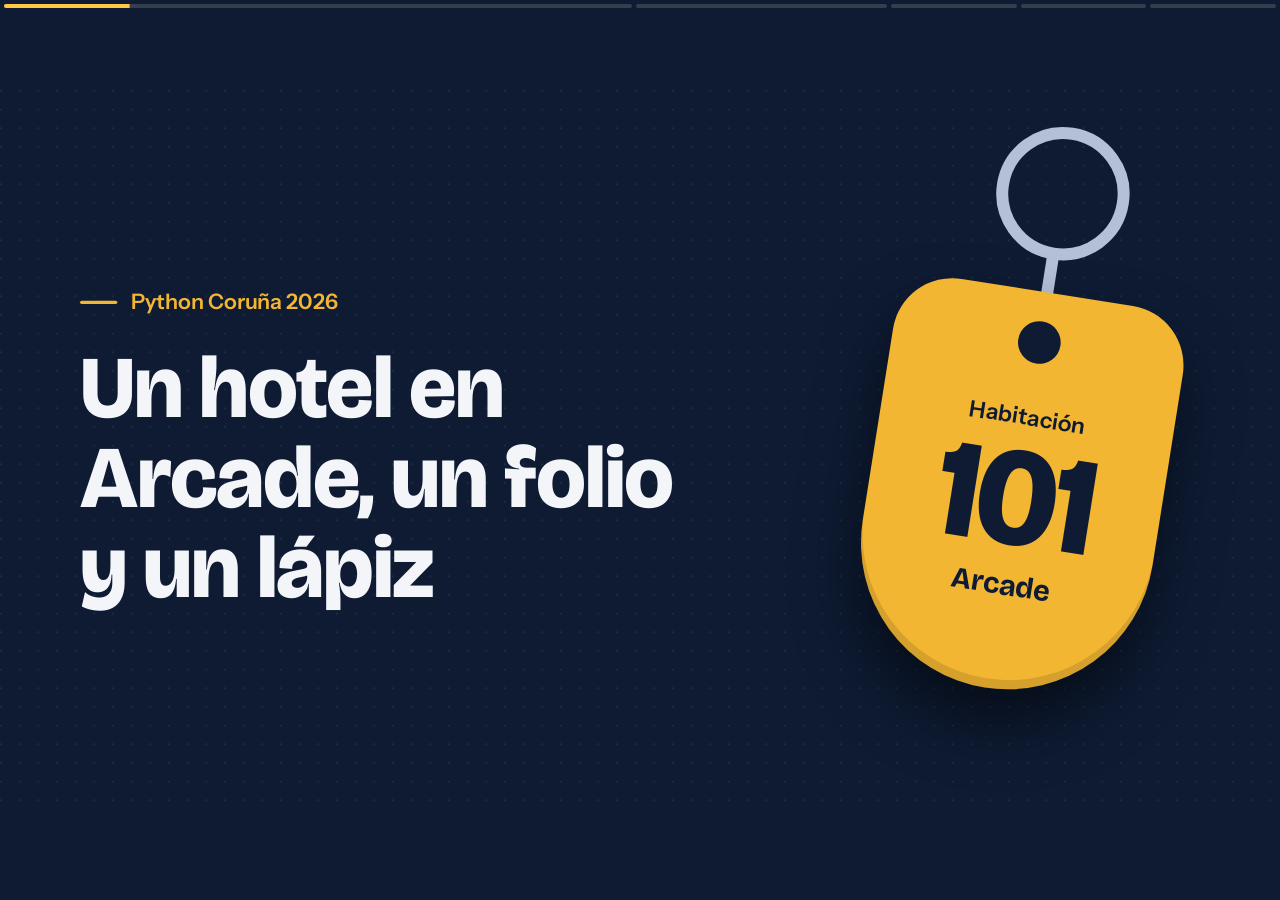
==== lucas/index.html @ 6487e8aa "Presentación de Lucas para Python Coruña 2026 Diapositivas en un solo HTML con lienzo fijo 16:9: el " ====
<!DOCTYPE html>
<html lang="es">
<head>
<meta charset="UTF-8">
<meta name="viewport" content="width=device-width, initial-scale=1.0">
<title>Del folio a una sola fuente de verdad</title>

<!-- Tipografías: Bricolage Grotesque (títulos), Instrument Sans (texto), Caveat (letra a mano del folio) -->
<link rel="preconnect" href="https://fonts.googleapis.com">
<link rel="preconnect" href="https://fonts.gstatic.com" crossorigin>
<link href="https://fonts.googleapis.com/css2?family=Bricolage+Grotesque:opsz,wght@12..96,500;12..96,700;12..96,800&family=Caveat:wght@500;700&family=Instrument+Sans:wght@400;500;600&display=swap" rel="stylesheet">

<style>
/* ===========================================
   TEMA
   Tinta azul marino para el problema, latón de recepción para la acción,
   blanco de folio para la solución. Cambia las variables para cambiar todo.
   =========================================== */
:root {
  --tinta: #0E1B33;
  --tinta-2: #17294B;
  --tinta-3: #22386300;
  --linea: rgba(255, 255, 255, 0.16);
  --linea-fuerte: rgba(255, 255, 255, 0.34);
  --folio: #F3F5F9;
  --folio-2: #FFFFFF;
  --texto: #F3F5F9;
  --texto-2: #B4C0D8;
  --texto-oscuro: #0E1B33;
  --texto-oscuro-2: #4A5878;
  --laton: #F2B632;
  --laton-fuerte: #FFC845;
  --boli: #7FA2FF;
  --boli-oscuro: #2B4FD0;
  --rojo: #FF6B5B;
  --rojo-oscuro: #B3261E;
  --verde: #1C8A5B;
  --menta: #CDEFDD;
  --menta-borde: #8FD0AE;

  --f-titulo: "Bricolage Grotesque", "Segoe UI", system-ui, sans-serif;
  --f-texto: "Instrument Sans", "Segoe UI", system-ui, sans-serif;
  --f-mano: "Caveat", "Segoe Print", "Bradley Hand", cursive;

  --ease: cubic-bezier(0.16, 1, 0.3, 1);
  --stage-bg: var(--tinta);
  --slide-bg: var(--tinta);
}
* { margin: 0; padding: 0; box-sizing: border-box; }

/* ===========================================
   BASE DEL LIENZO FIJO 16:9 (viewport-base.css de la skill)
   =========================================== */
html, body { width: 100%; height: 100%; margin: 0; overflow: hidden; background: var(--stage-bg, #000); }
.deck-viewport { position: fixed; inset: 0; overflow: hidden; background: var(--stage-bg, #000); }
.deck-stage { position: absolute; left: 0; top: 0; width: 1920px; height: 1080px; overflow: hidden; transform-origin: 0 0; background: var(--slide-bg, #fff); }
.slide { position: absolute; inset: 0; width: 1920px; height: 1080px; overflow: hidden; display: block; visibility: hidden; opacity: 0; pointer-events: none; background: var(--slide-bg, #fff); }
.slide.active, .slide.visible { visibility: visible; opacity: 1; pointer-events: auto; z-index: 1; }
img, video, canvas, svg { max-width: 100%; max-height: 100%; }
@media print {
  html, body { width: 1920px; height: auto; overflow: visible; background: #fff; }
  .deck-viewport { position: static; overflow: visible; background: #fff; }
  .deck-stage { position: static; width: auto; height: auto; transform: none !important; background: none; }
  .slide { position: relative; display: block !important; visibility: visible !important; opacity: 1 !important; pointer-events: auto !important; width: 1920px; height: 1080px; break-after: page; page-break-after: always; }
  .slide:last-child { break-after: auto; page-break-after: auto; }
  .progreso, .edit-hotzone, .edit-toggle { display: none !important; }
}
@media (prefers-reduced-motion: reduce) {
  *, *::before, *::after { animation-duration: 0.01ms !important; transition-duration: 0.2s !important; }
}

/* ===========================================
   TIPOGRAFÍA Y PIEZAS COMUNES (medidas del lienzo 1920x1080)
   =========================================== */
.slide { color: var(--texto); font-family: var(--f-texto); font-size: 34px; line-height: 1.4; padding: 96px 120px; display: flex; flex-direction: column; justify-content: center; gap: 44px; }
.slide::before { content: ""; position: absolute; inset: 0; background: radial-gradient(circle at 1px 1px, rgba(255,255,255,0.07) 1.5px, transparent 2px) 0 0 / 28px 28px; pointer-events: none; }
.slide > * { position: relative; }
h1, h2, h3 { font-family: var(--f-titulo); font-weight: 800; letter-spacing: -0.012em; line-height: 1.02; }
h1 { font-size: 132px; }
h2 { font-size: 92px; max-width: 1680px; }
h3 { font-size: 44px; line-height: 1.1; letter-spacing: -0.015em; font-weight: 700; }
.sub { font-size: 40px; color: var(--texto-2); max-width: 1200px; }
.etiqueta { display: inline-flex; align-items: center; gap: 20px; align-self: flex-start; font-size: 32px; font-weight: 600; }
.etiqueta::before { content: ""; width: 56px; height: 5px; border-radius: 3px; background: currentColor; }
.etiqueta i { display: none; }
.e-laton { color: var(--laton); }
.e-rojo { color: var(--rojo); }
.e-boli { color: var(--boli); }
.e-claro { color: var(--texto-2); }
.e-verde { color: var(--menta); }
.cabecera { display: flex; flex-direction: column; gap: 26px; align-items: flex-start; }
.foto { margin: 0; border-radius: 28px; overflow: hidden; box-shadow: 0 40px 80px rgba(0,0,0,0.45); border: 2px solid var(--linea-fuerte); }
.foto img { display: block; width: 100%; height: 100%; object-fit: cover; }
.tarjeta { background: var(--tinta-2); border: 2px solid var(--linea); border-radius: 24px; padding: 36px 40px; display: flex; flex-direction: column; gap: 10px; }
.tarjeta b { font-family: var(--f-titulo); font-size: 48px; line-height: 1.1; }
.tarjeta span { color: var(--texto-2); font-size: 32px; }

/* ===========================================
   TRANSICIÓN: fundido cruzado con un deslizamiento corto en la dirección del avance,
   y el contenido de la diapositiva nueva entra escalonado
   =========================================== */
.slide { transition: opacity 0.7s cubic-bezier(0.4, 0, 0.2, 1), transform 0.9s cubic-bezier(0.16, 1, 0.3, 1), visibility 0s linear 0.7s; }
.slide.active { transition: opacity 0.7s cubic-bezier(0.4, 0, 0.2, 1), transform 0.9s cubic-bezier(0.16, 1, 0.3, 1), visibility 0s; }
.reveal { opacity: 0; transform: translateY(22px); transition: opacity 0.9s var(--ease), transform 1.1s var(--ease); transition-delay: 0s; }
.slide.visible .reveal { opacity: 1; transform: none; transition-delay: calc(0.18s + var(--i, 0) * 0.07s); }

/* ===========================================
   1. PORTADA
   =========================================== */
.s-portada { flex-direction: row; align-items: center; gap: 100px; }
.s-portada .cuerpo { flex: 1.3; display: flex; flex-direction: column; gap: 40px; align-items: flex-start; }
.s-portada h1 { max-width: 920px; }
.s-portada .lado { flex: 0.7; display: grid; place-items: center; }
.llave { position: relative; transform: rotate(9deg); margin-top: 120px; }
.aro { position: absolute; left: 50%; top: -250px; width: 200px; height: 200px; margin-left: -100px; border-radius: 50%; border: 18px solid var(--texto-2); }
.cadena { position: absolute; left: 50%; top: -66px; width: 18px; height: 110px; margin-left: -9px; background: var(--texto-2); border-radius: 9px; }
.chapa { position: relative; width: 440px; height: 600px; background: var(--laton); color: var(--tinta); border-radius: 90px 90px 220px 220px; display: flex; flex-direction: column; align-items: center; justify-content: center; box-shadow: 0 50px 90px rgba(0,0,0,0.5), inset 0 -14px 0 rgba(0,0,0,0.12); }
.chapa::before { content: ""; position: absolute; top: 44px; left: 50%; width: 64px; height: 64px; margin-left: -32px; border-radius: 50%; background: var(--tinta); }
.chapa small { font-size: 34px; font-weight: 600; margin-top: 40px; }
.chapa b { font-family: var(--f-titulo); font-weight: 800; font-size: 210px; line-height: 0.95; letter-spacing: -0.03em; }
.chapa span { font-family: var(--f-titulo); font-weight: 700; font-size: 44px; }

/* ===========================================
   2. EL HOTEL
   =========================================== */
.s-hotel { flex-direction: row; align-items: center; gap: 90px; }
.s-hotel .foto { flex: 1.25; height: 760px; }
.s-hotel .texto { flex: 1; display: flex; flex-direction: column; gap: 36px; align-items: flex-start; }
.libro { list-style: none; width: 100%; }
.libro li { font-size: 38px; padding: 26px 0; border-bottom: 2px dashed var(--linea-fuerte); display: flex; gap: 24px; align-items: baseline; }
.libro li::before { content: ""; flex: none; width: 16px; height: 16px; background: var(--laton); border-radius: 4px; transform: translateY(-4px); }

/* ===========================================
   3. EL FOLIO (la escena cómica)
   =========================================== */
.s-folio { gap: 36px; }
.escena { display: grid; grid-template-columns: 1.35fr 1fr; gap: 60px; align-items: center; }
.mesa { position: relative; border-radius: 28px; overflow: hidden; border: 2px solid var(--linea-fuerte); aspect-ratio: 597 / 335; box-shadow: 0 40px 80px rgba(0,0,0,0.45); }
.mesa > img { width: 100%; height: 100%; object-fit: cover; display: block; }
.folio { position: absolute; left: 27%; top: 9%; width: 40%; height: 82%; transform: rotate(-11deg); transform-origin: 0 0; font-family: var(--f-mano); font-weight: 700; font-size: 30px; line-height: 1.05; color: var(--boli-oscuro); padding: 3% 3.5%; overflow: hidden; }
.folio-tit { font-family: var(--f-texto); font-weight: 600; font-size: 20px; color: var(--texto-oscuro); text-align: center; border-bottom: 2px solid var(--texto-oscuro-2); padding-bottom: 8px; margin-bottom: 14px; letter-spacing: 0.04em; }
.folio ul { list-style: none; display: flex; flex-direction: column; gap: 6px; }
.folio li { display: flex; flex-wrap: wrap; gap: 14px; align-items: baseline; border-bottom: 2px dashed rgba(14,27,51,0.22); }
.folio li span:first-child { font-family: var(--f-texto); font-weight: 600; font-size: 22px; color: var(--texto-oscuro); }
.folio s { color: var(--texto-oscuro-2); text-decoration-color: var(--rojo-oscuro); text-decoration-thickness: 3px; }
.folio .rojo { color: var(--rojo-oscuro); display: inline-block; transform: rotate(-3deg); }
.mancha { position: absolute; right: 8%; bottom: 12%; width: 18%; aspect-ratio: 1; border-radius: 50%; border: 6px solid rgba(179,120,40,0.45); background: rgba(179,120,40,0.18); }
.sello { position: absolute; left: 4%; bottom: 2%; font-family: var(--f-texto); font-weight: 500; font-size: 20px; color: var(--texto-oscuro-2); border: 2px solid var(--texto-oscuro-2); padding: 2px 12px; border-radius: 8px; }
.nota { position: absolute; background: var(--laton); color: var(--tinta); border-radius: 12px; padding: 12px 18px; font-family: var(--f-mano); font-weight: 700; font-size: 34px; line-height: 1.05; box-shadow: 0 10px 24px rgba(0,0,0,0.35); max-width: 34%; }
.nota-1 { left: 2%; bottom: 6%; transform: rotate(-4deg); }
.nota-2 { right: 2%; top: 6%; transform: rotate(3deg); }
.comentarios { display: flex; flex-direction: column; gap: 22px; }
.comentarios .tarjeta { box-shadow: inset 8px 0 0 var(--laton); padding-left: 48px; }
.comentarios .tarjeta b { font-size: 40px; }

/* ===========================================
   4. RIESGO: varias reservas, una habitación
   =========================================== */
.s-fuentes { gap: 40px; }
.s-fuentes h2 { font-size: 84px; }
.choques { display: flex; gap: 20px 34px; flex-wrap: wrap; }
.aviso { display: flex; align-items: center; gap: 16px; font-size: 34px; font-weight: 600; color: var(--rojo); }
.aviso::before { content: ""; width: 18px; height: 18px; border-radius: 4px; background: currentColor; }
.aviso.amar { color: var(--laton); }

.colision { display: grid; grid-template-columns: 1fr 240px 560px; align-items: center; }
.entradas { display: flex; flex-direction: column; gap: 30px; height: 480px; }
.ticket { flex: 1; display: flex; flex-direction: column; justify-content: center; gap: 6px; padding: 0 40px; background: var(--tinta-2); border: 2px solid var(--linea); border-left: 4px dashed var(--boli); border-radius: 22px; }
.ticket small { font-size: 26px; color: var(--texto-2); font-weight: 500; }
.ticket b { font-family: var(--f-titulo); font-size: 44px; line-height: 1.1; }
.converge { width: 240px; height: 480px; overflow: visible; }
.converge path { fill: none; stroke: var(--rojo); stroke-width: 4; stroke-dasharray: 4 12; stroke-linecap: round; }
.converge marker path { fill: var(--rojo); stroke: none; }
.slide.visible .converge path { animation: marcha 1.2s linear infinite; }
.hab { height: 480px; border-radius: 40px; border: 4px solid var(--rojo); background: rgba(255,107,91,0.08); display: flex; flex-direction: column; align-items: center; justify-content: center; gap: 4px; }
.hab small { font-size: 34px; font-weight: 600; color: var(--texto-2); }
.hab b { font-family: var(--f-titulo); font-weight: 800; font-size: 220px; line-height: 0.95; letter-spacing: -0.03em; }
.hab span { margin-top: 18px; font-size: 36px; font-weight: 600; color: var(--rojo); }
/* ===========================================
   5. OFIHOTEL Y PROBLEMAS
   =========================================== */
.dos { display: grid; grid-template-columns: 1fr 1.2fr; gap: 48px; align-items: stretch; }
.panel { background: var(--tinta-2); border: 2px solid var(--linea); border-radius: 28px; padding: 52px; display: flex; flex-direction: column; gap: 24px; align-items: flex-start; }
.panel p { font-size: 38px; color: var(--texto-2); }
.panel-laton { background: var(--laton); color: var(--tinta); border-color: var(--laton); }
.panel-laton h3 { font-size: 64px; }
.panel-laton p { color: var(--tinta); font-weight: 500; }
.problemas { list-style: none; display: flex; flex-direction: column; gap: 22px; width: 100%; }
.problemas li { display: flex; gap: 28px; align-items: flex-start; background: var(--tinta); border: 2px solid var(--linea); border-radius: 20px; padding: 28px 32px; }
.problemas small { display: block; color: var(--texto-2); font-size: 30px; margin-top: 6px; }
.problemas b { font-family: var(--f-titulo); font-size: 42px; line-height: 1.1; }
.num { flex: none; width: 64px; height: 64px; border-radius: 50%; background: var(--rojo); color: var(--tinta); display: grid; place-items: center; font-family: var(--f-titulo); font-weight: 800; font-size: 38px; }

/* ===========================================
   6 y 7. ESQUEMAS SVG
   =========================================== */
.s-esquema { gap: 26px; padding-top: 56px; padding-bottom: 56px; }
.s-esquema h2 { font-size: 76px; max-width: 1700px; }
.s-esquema .sub { font-size: 36px; }
.esquema { width: 100%; }
.esquema svg { display: block; width: 100%; height: auto; overflow: visible; font-family: var(--f-texto); }
.esquema .caja { fill: rgba(255,255,255,0.04); stroke: var(--linea-fuerte); stroke-width: 1.5; }
.esquema .rotulo { fill: var(--texto-2); font-size: 18px; }
.esquema .nd rect { fill: var(--tinta-2); stroke: var(--linea-fuerte); stroke-width: 1.5; }
.esquema .nd text { fill: var(--texto); font-size: 22px; font-weight: 600; text-anchor: middle; }
.esquema .nd text.gr { font-family: var(--f-titulo); font-size: 34px; font-weight: 800; }
.esquema .nd text.t2 { font-size: 23px; font-weight: 600; }
.esquema .nd text.peq { font-size: 17px; font-weight: 400; fill: var(--texto-2); }
.esquema .nd-azul rect { fill: rgba(127,162,255,0.16); stroke: var(--boli); }
.esquema .nd-azul text { fill: var(--boli); }
.esquema .nd-aviso rect { fill: rgba(242,182,50,0.16); stroke: var(--laton); }
.esquema .nd-aviso text, .esquema .nd-aviso text.peq { fill: var(--laton); }
.esquema .nd-fuerte rect { fill: var(--laton); stroke: var(--laton); }
.esquema .nd-fuerte text, .esquema .nd-fuerte text.claro { fill: var(--tinta); }
.esquema .ico { fill: none; stroke: var(--laton); stroke-width: 2; stroke-linecap: round; }
.esquema .lin { fill: none; stroke: var(--texto-2); stroke-width: 3.5; stroke-linecap: round; }
.esquema .lin-azul { stroke: var(--boli); }
.esquema .lin-rojo { stroke: var(--rojo); }
.esquema .disc { stroke-dasharray: 3 12; }
.esquema .div { stroke: var(--linea-fuerte); stroke-width: 1.5; stroke-dasharray: 2 8; stroke-linecap: round; }
.esquema .p-azul { fill: var(--boli); }
.esquema .p-rojo { fill: var(--rojo); }
.esquema .eti { fill: var(--boli); font-size: 20px; font-weight: 600; }
.esquema .eti-rojo { fill: var(--rojo); }
.esquema .aviso-mid circle { fill: var(--tinta); stroke: var(--rojo); stroke-width: 2.5; }
.esquema .aviso-mid text { fill: var(--rojo); font-size: 26px; font-weight: 700; text-anchor: middle; }
.slide.visible .esquema .disc { animation: marcha 1.2s linear infinite; }
@keyframes marcha { to { stroke-dashoffset: -15; } }
#s7 .esquema { width: 1500px; align-self: flex-start; }

/* ===========================================
   8. DEMO
   =========================================== */
.s-demo { align-items: center; text-align: center; justify-content: center; }
.s-demo .demo { font-size: 480px; line-height: 0.9; letter-spacing: 0.02em; font-weight: 800; }
.s-demo .sub { color: var(--tinta); font-weight: 500; }

/* ===========================================
   9. QUÉ GANAMOS (fondo blanco de folio)
   =========================================== */
.s-ganamos { gap: 28px; padding-top: 56px; padding-bottom: 56px; }
.s-ganamos h2 { font-size: 76px; }
.ganancias { display: grid; grid-template-columns: repeat(3, 1fr); gap: 32px; }
.ganancias .tarjeta { background: var(--menta); border-color: var(--menta-borde); padding: 28px 44px 32px; gap: 6px; }
.ganancias .gran { font-family: var(--f-titulo); font-weight: 800; font-size: 200px; line-height: 0.82; letter-spacing: -0.05em; color: var(--verde); }
.ganancias .tarjeta span { color: var(--texto-oscuro); font-family: var(--f-titulo); font-weight: 700; font-size: 44px; line-height: 1.05; }
.caso { display: grid; grid-template-columns: 1fr 1.2fr; gap: 48px; align-items: center; background: var(--tinta-2); border: 2px solid var(--linea); color: var(--texto); border-radius: 28px; padding: 32px 48px; }
.caso h3 { font-size: 44px; margin: 12px 0; }
.caso p { color: var(--texto-2); font-size: 28px; }
.caso-ab { display: grid; grid-template-columns: 1fr 1fr; gap: 24px; }
.caso-ab > div { border-radius: 20px; padding: 22px 28px; display: flex; flex-direction: column; gap: 8px; background: var(--tinta); border: 2px solid var(--linea); }
.caso-ab .ahora { background: var(--menta); border-color: var(--menta-borde); color: var(--texto-oscuro); }
.caso-ab small { font-size: 26px; font-weight: 600; color: var(--texto-2); }
.caso-ab .ahora small { color: var(--verde); }
.caso-ab b { font-family: var(--f-titulo); font-size: 32px; line-height: 1.12; font-weight: 700; }

/* ===========================================
   10. CIERRE
   =========================================== */
.s-fin { align-items: flex-start; justify-content: center; gap: 36px; }
.s-fin h1 { font-size: 230px; line-height: 0.9; letter-spacing: -0.045em; }
.s-fin .sub { font-size: 50px; color: var(--texto); }
.s-fin .resumen { display: flex; margin-top: 16px; }
.s-fin .resumen span { font-size: 40px; font-weight: 600; color: var(--menta); padding: 0 40px; border-left: 3px solid var(--linea-fuerte); }
.s-fin .resumen span:first-child { padding-left: 0; border-left: 0; }
.s-fin .llave { position: absolute; right: 130px; top: 340px; margin: 0; transform: rotate(-8deg) scale(0.9); }

/* ===========================================
   CROMADO DE LA PRESENTACIÓN (fuera del lienzo)
   =========================================== */
.progreso { position: fixed; top: 0; left: 0; right: 0; height: 8px; display: flex; gap: 4px; z-index: 40; padding: 0 4px; }
.progreso span { flex: 1; margin-top: 4px; height: 4px; border-radius: 4px; background: rgba(127,127,127,0.35); overflow: hidden; }
.progreso i { display: block; height: 100%; background: var(--laton-fuerte); transform-origin: 0 50%; transform: scaleX(0); transition: transform 0.5s var(--ease); }

/* Edición en línea: pulsa E o pasa el ratón por la esquina superior izquierda */
.edit-hotzone { position: fixed; top: 0; left: 0; width: 80px; height: 80px; z-index: 60; }
.edit-toggle { position: fixed; top: 16px; left: 16px; z-index: 61; padding: 8px 14px; border-radius: 999px; border: 0; background: var(--laton); color: var(--tinta); font: 600 14px var(--f-texto); cursor: pointer; opacity: 0; pointer-events: none; transition: opacity 0.3s; }
.edit-toggle.show, .edit-toggle.active { opacity: 1; pointer-events: auto; }
body.editando [contenteditable="true"] { outline: 2px dashed var(--laton); outline-offset: 6px; cursor: text; }

/* Versión con el texto mínimo */
.s-hotel .texto h2 { font-size: 96px !important; }
.s-ofi .panel-laton { justify-content: flex-end; }
.s-ofi .panel-laton h3 { font-size: 120px; }
.s-ofi .panel-laton p { font-size: 40px; font-weight: 600; }
.s-ofi .panel { justify-content: center; }
.problemas b { font-size: 52px; }
.problemas li { align-items: center; padding: 40px; }
.comentarios .tarjeta { padding-top: 44px; padding-bottom: 44px; }
.comentarios .tarjeta b { font-size: 52px; }
.caso { grid-template-columns: 0.9fr 1.3fr; }
.caso h3 { margin: 0; font-size: 52px; }
</style>
</head>
<body>

<div class="deck-viewport">
<main class="deck-stage" id="deckStage">

  <!-- === 1. PORTADA === -->
  <section class="slide s-portada active" data-fase="Fase 1 · El problema">
    <div class="cuerpo">
      <span class="etiqueta e-laton reveal"><i></i>Python Coruña 2026</span>
      <h1 class="reveal" data-ed>Un hotel en Arcade, un folio y un lápiz</h1>
    </div>
    <div class="lado reveal" aria-hidden="true">
      <div class="llave"><div class="aro"></div><div class="cadena"></div>
        <div class="chapa"><small>Habitación</small><b>101</b><span>Arcade</span></div>
      </div>
    </div>
  </section>

  <!-- === 2. EL HOTEL === -->
  <section class="slide s-hotel" data-fase="Fase 1 · El problema">
    <figure class="foto reveal"><img src="img/hotel.jpg" alt="Hotel en Arcade"></figure>
    <div class="texto">
      <h2 class="reveal" data-ed style="font-size:84px">Mi madre tiene este hotel en Arcade</h2>
    </div>
  </section>

  <!-- === 3. EL FOLIO === -->
  <section class="slide s-folio" data-fase="Fase 1 · El problema">
    <div class="cabecera">
      <h2 class="reveal" data-ed style="font-size:84px">Así se asignan las habitaciones cada día</h2>
    </div>
    <div class="escena">
      <div class="mesa reveal">
        <img src="img/papel.jpg" alt="Folio sobre una mesa de madera">
        <div class="folio" aria-label="Folio con habitaciones tachadas y corregidas a mano">
          <div class="folio-tit">HABITACIONES HOY</div>
          <ul>
            <li><span>101</span><span>Pérez</span><s>2 noches</s><em>3 noches</em></li>
            <li><span>102</span><s>García</s><em>García ¿?</em></li>
            <li><span>103</span><span>Martínez</span><em class="rojo">¡¡ya ocupada!!</em></li>
            <li><span>104</span><s>libre</s><s>Sánchez</s><em>libre</em></li>
            <li><span>105</span><span>???</span><em class="rojo">quién es</em></li>
          </ul>
          <div class="mancha" aria-hidden="true"></div>
          <div class="sello">Impreso a las 08:00</div>
        </div>
        <span class="nota nota-1">Impresora láser, cambios con boli</span>
        <span class="nota nota-2">Versión 14 (la 13 está en la cocina)</span>
      </div>
      <div class="comentarios">
        <div class="tarjeta reveal"><b data-ed>Sobrevive a todo</b></div>
        <div class="tarjeta reveal"><b data-ed>El viajero</b></div>
      </div>
    </div>
  </section>

  <!-- === 4. FUENTES === -->
  <section class="slide s-fuentes" data-fase="Fase 1 · El problema">
    <div class="cabecera">
      <h2 class="reveal" data-ed>Las reservas llegan por muchas puertas</h2>
    </div>
    <div class="colision">
      <div class="entradas">
        <div class="ticket reveal"><small>Reserva entrante · 10:02</small><b data-ed>Doble, del 12 al 14 oct</b></div>
        <div class="ticket reveal"><small>Reserva entrante · 10:05</small><b data-ed>Doble, del 13 al 15 oct</b></div>
        <div class="ticket reveal"><small>Reserva entrante · 10:11</small><b data-ed>Doble, el 13 oct</b></div>
      </div>
      <svg class="converge reveal" viewBox="0 0 240 480" aria-hidden="true">
        <defs><marker id="ptc" viewBox="0 0 10 10" refX="8" refY="5" markerWidth="7" markerHeight="7" orient="auto"><path d="M0 0L10 5L0 10z"/></marker></defs>
        <path d="M0 70 C120 70 120 240 228 240" marker-end="url(#ptc)"/>
        <path d="M0 240 H228" marker-end="url(#ptc)"/>
        <path d="M0 410 C120 410 120 240 228 240" marker-end="url(#ptc)"/>
      </svg>
      <div class="hab reveal">
        <small>Habitación</small><b>103</b>
        <span data-ed>3 reservas, 1 habitación</span>
      </div>
    </div>
  </section>

  <!-- === 5. OFIHOTEL Y PROBLEMAS === -->
  <section class="slide s-ofi" data-fase="Fase 1 · El problema">
    <div class="cabecera">
      <h2 class="reveal" data-ed>Ofihotel manda, pero no todo le llega</h2>
    </div>
    <div class="dos">
      <div class="panel panel-laton reveal">
        <h3 data-ed>Ofihotel</h3>
        <p data-ed>El cerebro del hotel</p>
      </div>
      <div class="panel reveal">
        <ol class="problemas">
          <li><span class="num">1</span><div><b data-ed>Varias fuentes para migrar a Ofihotel</b></div></li>
          <li><span class="num">2</span><div><b data-ed>El papel impreso</b></div></li>
        </ol>
      </div>
    </div>
  </section>

  <!-- === 6. FLUJO DEL PROBLEMA === -->
  <section class="slide s-esquema" id="s6" data-fase="Fase 2 · Las reglas del juego">
    <div class="cabecera">
      <h2 class="reveal" data-ed>El flujo del problema</h2>
    </div>
    <div class="esquema reveal">
      <svg viewBox="0 0 1200 460" role="img" aria-label="Web, Booking y Expedia llegan a Roomcloud y de ahí a Ofihotel. Whatsapp, Gmail y Físico llegan directamente a Ofihotel. Todo se migra a mano.">
        <defs>
          <marker id="pta" viewBox="0 0 10 10" refX="8" refY="5" markerWidth="7" markerHeight="7" orient="auto-start-reverse"><path d="M0 0L10 5L0 10z" class="p-azul"/></marker>
          <marker id="ptr" viewBox="0 0 10 10" refX="8" refY="5" markerWidth="7" markerHeight="7" orient="auto-start-reverse"><path d="M0 0L10 5L0 10z" class="p-rojo"/></marker>
        </defs>
        <rect class="caja" x="40" y="20" width="440" height="110" rx="18"/>
        <text class="rotulo" x="64" y="48">Canales online</text>
        <g class="nd"><rect x="64" y="64" width="116" height="48" rx="10"/><text x="122" y="94">Web</text></g>
        <g class="nd"><rect x="192" y="64" width="132" height="48" rx="10"/><text x="258" y="94">Booking</text></g>
        <g class="nd"><rect x="336" y="64" width="124" height="48" rx="10"/><text x="398" y="94">Expedia</text></g>
        <path class="lin lin-azul" d="M260 130 V200" marker-end="url(#pta)"/>
        <g class="nd nd-azul"><rect x="130" y="204" width="260" height="72" rx="14"/><text x="260" y="250" class="gr">Roomcloud</text></g>
        <path class="lin lin-rojo disc" d="M260 276 C260 320 440 300 480 342" marker-end="url(#ptr)"/>
        <text class="eti eti-rojo" x="150" y="330">a mano</text>

        <rect class="caja" x="720" y="20" width="440" height="110" rx="18"/>
        <text class="rotulo" x="744" y="48">Contacto directo</text>
        <g class="nd"><rect x="744" y="64" width="144" height="48" rx="10"/><text x="816" y="94">Whatsapp</text></g>
        <g class="nd"><rect x="900" y="64" width="108" height="48" rx="10"/><text x="954" y="94">Gmail</text></g>
        <g class="nd nd-aviso"><rect x="1020" y="64" width="120" height="48" rx="10"/><text x="1080" y="94">Físico</text></g>
        <path class="lin lin-rojo disc" d="M940 130 C940 250 880 310 740 342" marker-end="url(#ptr)"/>
        <text class="eti eti-rojo" x="960" y="250">a mano</text>

        <g class="nd nd-fuerte"><rect x="440" y="350" width="360" height="86" rx="18"/><text x="620" y="406" class="gr">Ofihotel</text></g>
      </svg>
    </div>
  </section>

  <!-- === 7. RESERVAS FÍSICAS === -->
  <section class="slide s-esquema" id="s7" data-fase="Fase 2 · Las reglas del juego">
    <div class="cabecera">
      <h2 class="reveal" data-ed>Las reservas físicas también se hacen en papel</h2>
    </div>
    <div class="esquema reveal">
      <svg viewBox="0 0 1200 400" role="img" aria-label="Los canales online llegan a Ofihotel a mano. El cliente que entra por la puerta rellena un papel que queda en recepción y alguien lo teclea más tarde en Ofihotel.">
        <defs>
          <marker id="pta2" viewBox="0 0 10 10" refX="8" refY="5" markerWidth="7" markerHeight="7" orient="auto-start-reverse"><path d="M0 0L10 5L0 10z" class="p-azul"/></marker>
          <marker id="ptr2" viewBox="0 0 10 10" refX="8" refY="5" markerWidth="7" markerHeight="7" orient="auto-start-reverse"><path d="M0 0L10 5L0 10z" class="p-rojo"/></marker>
        </defs>
        <text class="rotulo" x="40" y="26">Canales online</text>
        <g class="nd"><rect x="40" y="40" width="300" height="64" rx="14"/><text x="190" y="80">Web, Booking, Expedia</text></g>
        <path class="lin lin-azul" d="M340 72 H400" marker-end="url(#pta2)"/>
        <g class="nd nd-azul"><rect x="410" y="40" width="220" height="64" rx="14"/><text x="520" y="80">Roomcloud</text></g>
        <path class="lin lin-rojo disc" d="M630 72 C760 72 800 130 880 130" marker-end="url(#ptr2)"/>
        <text class="eti eti-rojo" x="700" y="54">a mano</text>

        <line class="div" x1="40" y1="140" x2="800" y2="140"/>

        <text class="rotulo" x="40" y="186">Entrada física</text>
        <g class="nd"><rect x="40" y="204" width="230" height="84" rx="14"/>
          <circle class="ico" cx="84" cy="232" r="9"/><path class="ico" d="M66 270 C66 254 102 254 102 270"/>
          <text x="186" y="250" class="t2">Cliente</text><text x="186" y="274" class="peq">rellena un papel</text></g>
        <path class="lin" d="M270 246 H340" marker-end="url(#pta2)"/>
        <g class="nd nd-aviso"><rect x="350" y="204" width="270" height="84" rx="14"/>
          <rect class="ico" x="372" y="224" width="30" height="40" rx="4"/><path class="ico" d="M380 236 H394 M380 246 H394 M380 256 H388"/>
          <text x="500" y="250" class="t2">Papel a mano</text><text x="500" y="274" class="peq">queda en recepción</text></g>
        <path class="lin lin-rojo disc" d="M620 246 H790" marker-end="url(#ptr2)"/>
        <g class="aviso-mid"><circle cx="705" cy="246" r="20"/><text x="705" y="255">?</text></g>
        <text class="eti eti-rojo" x="705" y="308" text-anchor="middle">se teclea más tarde</text>

        <g class="nd nd-fuerte"><rect x="800" y="116" width="360" height="190" rx="22"/><text x="980" y="204" class="gr">Ofihotel</text><text x="980" y="242" class="peq claro">fuente de la verdad</text></g>
      </svg>
    </div>
  </section>

  <!-- === 8. DEMO === -->
  <section class="slide s-demo" data-fase="Fase 3 · La solución">
    <h1 class="demo reveal">DEMO</h1>
  </section>

  <!-- === 9. QUÉ GANAMOS === -->
  <section class="slide s-ganamos" data-fase="Fase 4 · Qué ganamos">
    <div class="cabecera">
      <h2 class="reveal" data-ed>Qué ganamos con esto</h2>
    </div>
    <div class="ganancias">
      <div class="tarjeta reveal"><b class="gran">0</b><span data-ed>colisiones entre habitaciones</span></div>
      <div class="tarjeta reveal"><b class="gran">0</b><span data-ed>overbooking</span></div>
      <div class="tarjeta reveal"><b class="gran">1</b><span data-ed>fuente de la verdad</span></div>
    </div>
    <div class="caso reveal">
      <div>
        <h3 data-ed>Un camarero consulta la verdad sin preguntar a nadie</h3>
      </div>
      <div class="caso-ab">
        <div><small>Antes</small><b data-ed>Busca a recepción y lee un papel que puede estar desfasado</b></div>
        <div class="ahora"><small>Ahora</small><b data-ed>Abre la pantalla y ve la fuente de la verdad</b></div>
      </div>
    </div>
  </section>

  <!-- === 10. CIERRE === -->
  <section class="slide s-fin" data-fase="Fin">
    <div class="llave reveal" aria-hidden="true"><div class="aro"></div><div class="cadena"></div><div class="chapa"><small>Habitación</small><b>101</b><span>Arcade</span></div></div>
    <span class="etiqueta e-laton reveal"><i></i>Gracias</span>
    <h1 class="reveal" data-ed>¿Preguntas?</h1>
  </section>

</main>
</div>

<div class="progreso" id="progreso" aria-hidden="true"></div>
<div class="edit-hotzone"></div>
<button class="edit-toggle" id="editToggle" title="Editar textos (E)">Editar</button>

<script>
/* ===========================================
   CONTROLADOR DE LA PRESENTACIÓN
   Escala del lienzo, navegación, transición, progreso y edición en línea
   =========================================== */
class Presentacion {
  constructor() {
    this.slides = Array.from(document.querySelectorAll(".slide"));
    this.stage = document.getElementById("deckStage");
    this.actual = -1;
    this.reducir = matchMedia("(prefers-reduced-motion: reduce)").matches;
    this.escalar();
    addEventListener("resize", () => this.escalar());
    this.indexarRevelados();
    this.montarProgreso();
    this.montarMandos();
    this.ir((parseInt(location.hash.slice(1), 10) || 1) - 1);
  }

  // El lienzo de 1920x1080 se escala entero y se centra
  escalar() {
    const f = Math.min(innerWidth / 1920, innerHeight / 1080);
    const x = (innerWidth - 1920 * f) / 2, y = (innerHeight - 1080 * f) / 2;
    this.stage.style.transform = `translate(${x}px, ${y}px) scale(${f})`;
  }

  // Cada bloque con .reveal entra con su propio retardo
  indexarRevelados() {
    this.slides.forEach(s => s.querySelectorAll(".reveal").forEach((el, i) => el.style.setProperty("--i", i)));
  }

  montarProgreso() {
    const cont = document.getElementById("progreso");
    this.grupos = [];
    this.slides.forEach((s, i) => {
      const f = s.dataset.fase.split(" · ")[0];
      const g = this.grupos[this.grupos.length - 1];
      if (g && g.f === f) g.idx.push(i); else this.grupos.push({ f, idx: [i] });
    });
    this.grupos.forEach(g => {
      const t = document.createElement("span"), r = document.createElement("i");
      t.style.flex = g.idx.length; t.appendChild(r); cont.appendChild(t); g.relleno = r;
    });
  }

  montarMandos() {
    addEventListener("keydown", e => {
      if (e.target.isContentEditable) return;
      if (["ArrowRight", "PageDown", " "].includes(e.key)) { e.preventDefault(); this.paso(1); }
      else if (["ArrowLeft", "PageUp"].includes(e.key)) { e.preventDefault(); this.paso(-1); }
      else if (e.key === "Home") this.ir(0);
      else if (e.key === "End") this.ir(this.slides.length - 1);
      else if (e.key === "f") document.fullscreenElement ? document.exitFullscreen() : document.documentElement.requestFullscreen();
    });
    let x0 = null;
    addEventListener("touchstart", e => { x0 = e.touches[0].clientX; }, { passive: true });
    addEventListener("touchend", e => {
      if (x0 === null) return;
      const dx = e.changedTouches[0].clientX - x0; x0 = null;
      if (Math.abs(dx) > 50) this.paso(dx < 0 ? 1 : -1);
    });
    let rueda = 0;
    addEventListener("wheel", e => {
      if (Date.now() - rueda < 900 || Math.abs(e.deltaY) < 30) return;
      rueda = Date.now(); this.paso(e.deltaY > 0 ? 1 : -1);
    }, { passive: true });
  }

  paso(d) { this.ir(this.actual + d); }

  pintar(n) {
    this.slides.forEach((s, i) => { s.classList.toggle("active", i === n); s.classList.toggle("visible", i === n); });
    this.grupos.forEach(g => {
      const hechas = g.idx.filter(i => i <= n).length;
      g.relleno.style.transform = `scaleX(${hechas / g.idx.length})`;
    });
    try { history.replaceState(null, "", "#" + (n + 1)); } catch (e) { /* sin historial */ }
  }

  ir(n) {
    n = Math.max(0, Math.min(this.slides.length - 1, n));
    if (n === this.actual) return;
    const antes = this.slides[this.actual], nueva = this.slides[n];
    const dir = n < this.actual ? -1 : 1, d = 56;
    if (antes && !this.reducir) {
      // La nueva parte desplazada desde el lado del avance, sin transición, y luego se asienta
      nueva.style.transition = "none";
      nueva.style.transform = `translateX(${dir * d}px)`;
      void nueva.offsetWidth;
      nueva.style.transition = ""; nueva.style.transform = "";
      // La saliente se aleja hacia el lado contrario mientras se funde
      antes.style.transform = `translateX(${-dir * d}px)`;
      setTimeout(() => { if (!antes.classList.contains("active")) antes.style.transform = ""; }, 900);
    }
    this.actual = n;
    this.pintar(n);
  }
}
const deck = new Presentacion();

/* ===========================================
   EDICIÓN EN LÍNEA (E o esquina superior izquierda, Ctrl+S guarda el HTML)
   =========================================== */
const editor = {
  activo: false,
  alternar() {
    this.activo = !this.activo;
    document.body.classList.toggle("editando", this.activo);
    document.querySelectorAll("[data-ed]").forEach(el => el.contentEditable = this.activo);
    const b = document.getElementById("editToggle");
    b.classList.toggle("active", this.activo);
    b.textContent = this.activo ? "Salir de edición" : "Editar";
  },
  guardar() {
    const copia = document.documentElement.cloneNode(true);
    copia.querySelectorAll("[contenteditable]").forEach(el => el.removeAttribute("contenteditable"));
    copia.querySelector("body").classList.remove("editando");
    const blob = new Blob(["<!DOCTYPE html>\n" + copia.outerHTML], { type: "text/html" });
    const a = document.createElement("a");
    a.href = URL.createObjectURL(blob); a.download = "index.html"; a.click();
  }
};
const toggle = document.getElementById("editToggle"), zona = document.querySelector(".edit-hotzone");
let oculta = null;
const mostrar = () => { clearTimeout(oculta); toggle.classList.add("show"); };
const ocultar = () => { oculta = setTimeout(() => { if (!editor.activo) toggle.classList.remove("show"); }, 400); };
zona.addEventListener("mouseenter", mostrar); zona.addEventListener("mouseleave", ocultar);
toggle.addEventListener("mouseenter", mostrar); toggle.addEventListener("mouseleave", ocultar);
toggle.addEventListener("click", () => editor.alternar());
zona.addEventListener("click", () => editor.alternar());
addEventListener("keydown", e => {
  if ((e.key === "e" || e.key === "E") && !e.target.isContentEditable) editor.alternar();
  if ((e.ctrlKey || e.metaKey) && e.key === "s" && editor.activo) { e.preventDefault(); editor.guardar(); }
});
</script>
</body>
</html>
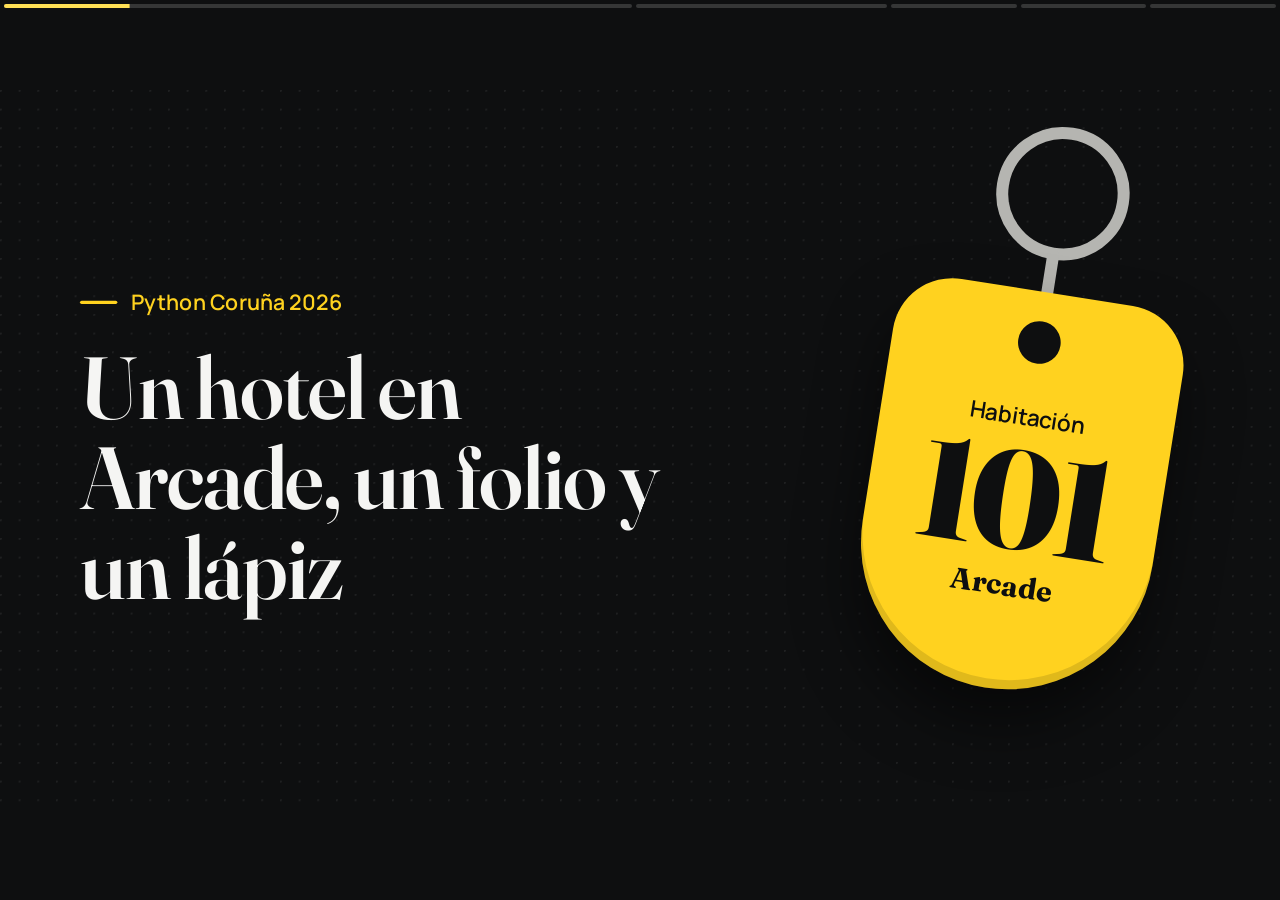
==== commit aa82ca4d: "Presentacion con la paleta y las tipografias de la aplicacion (Manrope y Fraunces)" ====
--- a/lucas/index.html
+++ b/lucas/index.html
@@ -16,30 +16,32 @@
    Tinta azul marino para el problema, latón de recepción para la acción,
    blanco de folio para la solución. Cambia las variables para cambiar todo.
    =========================================== */
+@font-face { font-family: "Manrope"; font-weight: 400 700; font-display: swap; src: url("../martin/poc/app/static/fonts/manrope-latin.woff2") format("woff2"); }
+@font-face { font-family: "Fraunces"; font-weight: 500 800; font-display: swap; src: url("../martin/poc/app/static/fonts/fraunces-latin.woff2") format("woff2"); }
 :root {
-  --tinta: #0E1B33;
-  --tinta-2: #17294B;
+  --tinta: #0E0F10;
+  --tinta-2: #1B1C1E;
   --tinta-3: #22386300;
   --linea: rgba(255, 255, 255, 0.16);
   --linea-fuerte: rgba(255, 255, 255, 0.34);
-  --folio: #F3F5F9;
+  --folio: #F5F5F3;
   --folio-2: #FFFFFF;
-  --texto: #F3F5F9;
-  --texto-2: #B4C0D8;
-  --texto-oscuro: #0E1B33;
-  --texto-oscuro-2: #4A5878;
-  --laton: #F2B632;
-  --laton-fuerte: #FFC845;
-  --boli: #7FA2FF;
-  --boli-oscuro: #2B4FD0;
+  --texto: #F5F5F3;
+  --texto-2: #B5B5B1;
+  --texto-oscuro: #111111;
+  --texto-oscuro-2: #565652;
+  --laton: #FFD21F;
+  --laton-fuerte: #FFE055;
+  --boli: #6F95F7;
+  --boli-oscuro: #2860F0;
   --rojo: #FF6B5B;
   --rojo-oscuro: #B3261E;
   --verde: #1C8A5B;
   --menta: #CDEFDD;
   --menta-borde: #8FD0AE;
 
-  --f-titulo: "Bricolage Grotesque", "Segoe UI", system-ui, sans-serif;
-  --f-texto: "Instrument Sans", "Segoe UI", system-ui, sans-serif;
+  --f-titulo: "Fraunces", Georgia, serif;
+  --f-texto: "Manrope", "Segoe UI", system-ui, sans-serif;
   --f-mano: "Caveat", "Segoe Print", "Bradley Hand", cursive;
 
   --ease: cubic-bezier(0.16, 1, 0.3, 1);
@@ -75,7 +77,7 @@
 .slide { color: var(--texto); font-family: var(--f-texto); font-size: 34px; line-height: 1.4; padding: 96px 120px; display: flex; flex-direction: column; justify-content: center; gap: 44px; }
 .slide::before { content: ""; position: absolute; inset: 0; background: radial-gradient(circle at 1px 1px, rgba(255,255,255,0.07) 1.5px, transparent 2px) 0 0 / 28px 28px; pointer-events: none; }
 .slide > * { position: relative; }
-h1, h2, h3 { font-family: var(--f-titulo); font-weight: 800; letter-spacing: -0.012em; line-height: 1.02; }
+h1, h2, h3 { font-family: var(--f-titulo); font-weight: 600; letter-spacing: -0.012em; line-height: 1.02; }
 h1 { font-size: 132px; }
 h2 { font-size: 92px; max-width: 1680px; }
 h3 { font-size: 44px; line-height: 1.1; letter-spacing: -0.015em; font-weight: 700; }
@@ -232,7 +234,7 @@
    8. DEMO
    =========================================== */
 .s-demo { align-items: center; text-align: center; justify-content: center; }
-.s-demo .demo { font-size: 480px; line-height: 0.9; letter-spacing: 0.02em; font-weight: 800; }
+.s-demo .demo { font-size: 270px; line-height: 1.04; letter-spacing: 0; font-weight: 800; }
 .s-demo .sub { color: var(--tinta); font-weight: 500; }
 
 /* ===========================================
@@ -464,7 +466,7 @@
 
   <!-- === 8. DEMO === -->
   <section class="slide s-demo" data-fase="Fase 3 · La solución">
-    <h1 class="demo reveal">DEMO</h1>
+    <h1 class="demo reveal">NUESTRA<br>SOLUCIÓN</h1>
   </section>
 
   <!-- === 9. QUÉ GANAMOS === -->
